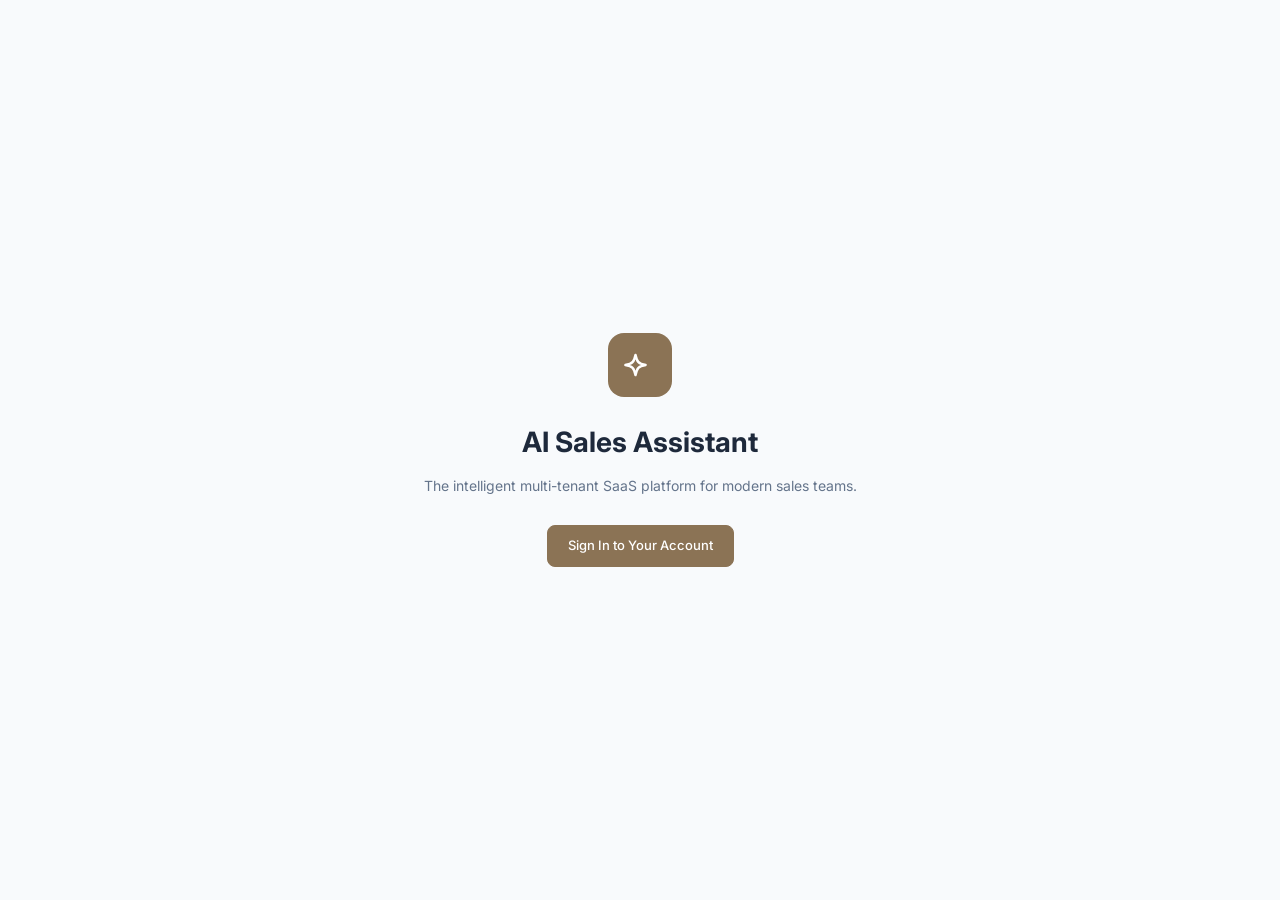
==== frontend/index.html @ ac45c40f "feat: implement initial backend API, database models, migrations, authentication, and frontend UI" ====
<!DOCTYPE html>
<html lang="en">
<head>
  <meta charset="UTF-8" />
  <meta name="viewport" content="width=device-width, initial-scale=1.0" />
  <meta name="description" content="AI Sales Assistant — Intelligent SaaS platform for modern sales teams." />
  <title>AI Sales Assistant</title>
  <link rel="stylesheet" href="assets/css/global.css" />
  <style>
    body {
      display: flex;
      align-items: center;
      justify-content: center;
      min-height: 100vh;
      text-align: center;
      padding: 32px;
    }
    .splash { max-width: 480px; }
    .splash-icon {
      width: 64px; height: 64px;
      background: var(--color-primary);
      border-radius: 16px;
      display: flex; align-items: center; justify-content: center;
      margin: 0 auto 24px;
    }
    .splash-icon svg { width: 36px; height: 36px; stroke: #fff; }
    h1 { font-size: 28px; font-weight: 700; color: var(--color-gray-800); margin-bottom: 12px; }
    p  { color: var(--color-gray-500); margin-bottom: 28px; line-height: 1.6; }
  </style>
</head>
<body>
  <div class="splash">
    <div class="splash-icon">
      <svg xmlns="http://www.w3.org/2000/svg" fill="none" viewBox="0 0 24 24"
           stroke-width="1.6" stroke="currentColor">
        <path stroke-linecap="round" stroke-linejoin="round"
              d="M9.813 15.904 9 18.75l-.813-2.846a4.5 4.5 0 0 0-3.09-3.09L2.25 12l2.846-.813a4.5 4.5 0 0 0 3.09-3.09L9 5.25l.813 2.846a4.5 4.5 0 0 0 3.09 3.09L15.75 12l-2.846.813a4.5 4.5 0 0 0-3.09 3.091Z" />
      </svg>
    </div>
    <h1>AI Sales Assistant</h1>
    <p>The intelligent multi-tenant SaaS platform for modern sales teams.</p>
    <a href="pages/login.html" class="btn btn-primary">Sign In to Your Account</a>
  </div>
  <script src="assets/js/config.js"></script>
  <script src="assets/js/auth.js"></script>
  <script>
    // Redirect authenticated users to their dashboard
    if (typeof Auth !== 'undefined') {
      Auth.redirectIfAuthenticated();
    }
  </script>
</body>
</html>
---- frontend/assets/css/global.css ----
/**
 * AI Sales Assistant — Global CSS
 * Light mode only. Restrained professional palette.
 * Primary accent: Indigo #4F46E5
 */

/* -----------------------------------------------------------------------
   Google Fonts
   ----------------------------------------------------------------------- */
@import url('https://fonts.googleapis.com/css2?family=Inter:wght@300;400;500;600;700&display=swap');

/* -----------------------------------------------------------------------
   Design Tokens
   ----------------------------------------------------------------------- */
:root {
  /* Brand — warm olive/brown */
  --color-primary:       #8B7355;
  --color-primary-dark:  #6B5535;
  --color-primary-light: #F5F0E6;

  /* Neutrals */
  --color-white:         #FFFFFF;
  --color-gray-50:       #F8FAFC;
  --color-gray-100:      #F1F5F9;
  --color-gray-200:      #E2E8F0;
  --color-gray-300:      #CBD5E1;
  --color-gray-400:      #94A3B8;
  --color-gray-500:      #64748B;
  --color-gray-600:      #475569;
  --color-gray-700:      #334155;
  --color-gray-800:      #1E293B;
  --color-gray-900:      #0F172A;

  /* Semantic */
  --color-text-primary:   var(--color-gray-800);
  --color-text-secondary: var(--color-gray-500);
  --color-text-muted:     var(--color-gray-400);
  --color-border:         var(--color-gray-200);
  --color-bg-body:        var(--color-gray-50);
  --color-bg-surface:     var(--color-white);

  /* Status */
  --color-success:  #10B981;
  --color-warning:  #F59E0B;
  --color-error:    #EF4444;
  --color-info:     #3B82F6;

  /* Spacing */
  --space-1:  4px;
  --space-2:  8px;
  --space-3:  12px;
  --space-4:  16px;
  --space-5:  20px;
  --space-6:  24px;
  --space-8:  32px;
  --space-10: 40px;
  --space-12: 48px;
  --space-16: 64px;

  /* Typography */
  --font-sans: 'Inter', -apple-system, BlinkMacSystemFont, 'Segoe UI', sans-serif;
  --font-size-xs:   11px;
  --font-size-sm:   13px;
  --font-size-base: 14px;
  --font-size-md:   15px;
  --font-size-lg:   16px;
  --font-size-xl:   18px;
  --font-size-2xl:  22px;
  --font-size-3xl:  28px;

  /* Radius */
  --radius-sm:  4px;
  --radius-md:  8px;
  --radius-lg:  12px;
  --radius-xl:  16px;
  --radius-full: 9999px;

  /* Shadows */
  --shadow-xs: 0 1px 2px 0 rgba(0,0,0,.05);
  --shadow-sm: 0 1px 3px 0 rgba(0,0,0,.08), 0 1px 2px -1px rgba(0,0,0,.06);
  --shadow-md: 0 4px 6px -1px rgba(0,0,0,.07), 0 2px 4px -2px rgba(0,0,0,.05);
  --shadow-lg: 0 10px 15px -3px rgba(0,0,0,.08), 0 4px 6px -4px rgba(0,0,0,.05);

  /* Transitions */
  --transition-fast:   150ms ease;
  --transition-normal: 200ms ease;
  --transition-slow:   300ms ease;

  /* Sidebar */
  --sidebar-width: 240px;
  --topbar-height: 60px;
}

/* -----------------------------------------------------------------------
   Reset & Base
   ----------------------------------------------------------------------- */
*, *::before, *::after {
  box-sizing: border-box;
  margin: 0;
  padding: 0;
}

html {
  font-size: 16px;
  -webkit-font-smoothing: antialiased;
  -moz-osx-font-smoothing: grayscale;
  text-rendering: optimizeLegibility;
}

body {
  font-family: var(--font-sans);
  font-size: var(--font-size-base);
  color: var(--color-text-primary);
  background-color: var(--color-bg-body);
  line-height: 1.5;
  min-height: 100vh;
}

a {
  color: var(--color-primary);
  text-decoration: none;
  transition: color var(--transition-fast);
}
a:hover { color: var(--color-primary-dark); }

button, input, select, textarea {
  font-family: inherit;
  font-size: inherit;
}

ul, ol { list-style: none; }

/* -----------------------------------------------------------------------
   Utilities
   ----------------------------------------------------------------------- */
.sr-only {
  position: absolute;
  width: 1px;
  height: 1px;
  padding: 0;
  margin: -1px;
  overflow: hidden;
  clip: rect(0,0,0,0);
  white-space: nowrap;
  border: 0;
}

.text-muted  { color: var(--color-text-muted); }
.text-sm     { font-size: var(--font-size-sm); }
.text-center { text-align: center; }
.font-medium { font-weight: 500; }
.font-semi   { font-weight: 600; }

/* -----------------------------------------------------------------------
   Btn
   ----------------------------------------------------------------------- */
.btn {
  display: inline-flex;
  align-items: center;
  justify-content: center;
  gap: var(--space-2);
  padding: 10px var(--space-5);
  border-radius: var(--radius-md);
  font-size: var(--font-size-sm);
  font-weight: 500;
  cursor: pointer;
  border: 1px solid transparent;
  transition: all var(--transition-normal);
  white-space: nowrap;
  outline: none;
  user-select: none;
}
.btn:focus-visible { box-shadow: 0 0 0 3px rgba(79,70,229,.3); }
.btn:disabled      { opacity: .55; cursor: not-allowed; }

.btn-primary {
  background: var(--color-primary);
  color: #fff;
  border-color: var(--color-primary);
}
.btn-primary:hover:not(:disabled) { background: var(--color-primary-dark); border-color: var(--color-primary-dark); }

.btn-ghost {
  background: transparent;
  color: var(--color-text-secondary);
  border-color: transparent;
}
.btn-ghost:hover:not(:disabled) { background: var(--color-gray-100); color: var(--color-text-primary); }

.btn-full { width: 100%; }

/* -----------------------------------------------------------------------
   Form elements
   ----------------------------------------------------------------------- */
.form-group { display: flex; flex-direction: column; gap: var(--space-2); }

.form-label {
  font-size: var(--font-size-sm);
  font-weight: 500;
  color: var(--color-text-primary);
}

.form-input {
  width: 100%;
  padding: 10px var(--space-4);
  border: 1px solid var(--color-border);
  border-radius: var(--radius-md);
  background: var(--color-white);
  color: var(--color-text-primary);
  font-size: var(--font-size-base);
  transition: border-color var(--transition-fast), box-shadow var(--transition-fast);
  outline: none;
}
.form-input::placeholder { color: var(--color-text-muted); }
.form-input:focus {
  border-color: var(--color-primary);
  box-shadow: 0 0 0 3px rgba(79,70,229,.12);
}
.form-input.error { border-color: var(--color-error); }

/* -----------------------------------------------------------------------
   Alert / message
   ----------------------------------------------------------------------- */
.alert {
  padding: var(--space-3) var(--space-4);
  border-radius: var(--radius-md);
  font-size: var(--font-size-sm);
  display: none;
}
.alert.show   { display: flex; align-items: center; gap: var(--space-2); }
.alert-error  { background: #FEF2F2; color: #991B1B; border: 1px solid #FECACA; }
.alert-success{ background: #F0FDF4; color: #166534; border: 1px solid #BBF7D0; }

/* -----------------------------------------------------------------------
   Badge
   ----------------------------------------------------------------------- */
.badge {
  display: inline-flex;
  align-items: center;
  padding: 2px 10px;
  border-radius: var(--radius-full);
  font-size: var(--font-size-xs);
  font-weight: 600;
  letter-spacing: .03em;
  text-transform: uppercase;
}
.badge-primary { background: var(--color-primary-light); color: var(--color-primary); }
.badge-success { background: #ECFDF5; color: #065F46; }
.badge-warning { background: #FFFBEB; color: #92400E; }
.badge-error   { background: #FEF2F2; color: #991B1B; }
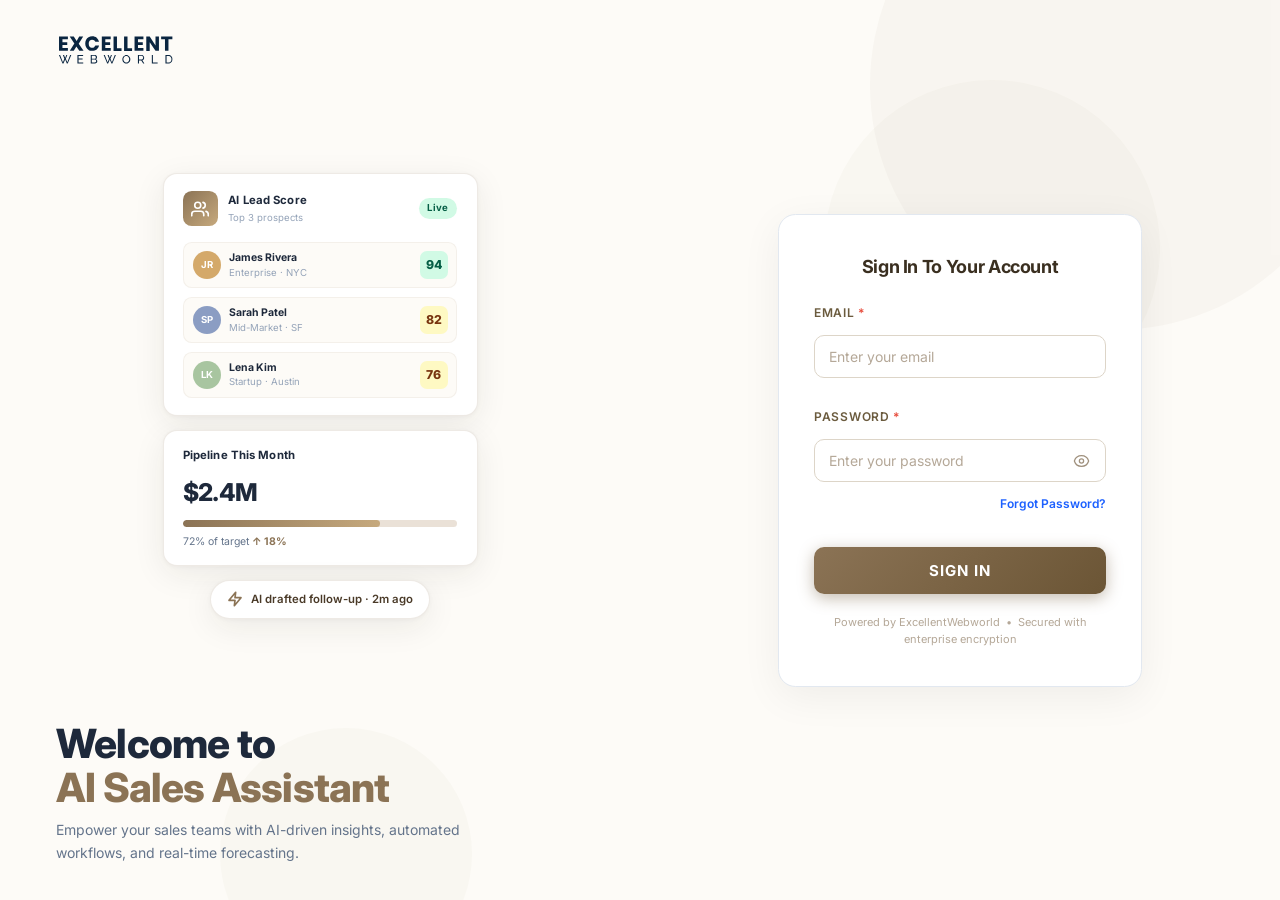
==== commit a6820383: "feat: update profile image handling to support base64 data URIs and change database column type to T" ====
--- a/frontend/index.html
+++ b/frontend/index.html
@@ -3,51 +3,22 @@
 <head>
   <meta charset="UTF-8" />
   <meta name="viewport" content="width=device-width, initial-scale=1.0" />
-  <meta name="description" content="AI Sales Assistant — Intelligent SaaS platform for modern sales teams." />
-  <title>AI Sales Assistant</title>
-  <link rel="stylesheet" href="assets/css/global.css" />
-  <style>
-    body {
-      display: flex;
-      align-items: center;
-      justify-content: center;
-      min-height: 100vh;
-      text-align: center;
-      padding: 32px;
-    }
-    .splash { max-width: 480px; }
-    .splash-icon {
-      width: 64px; height: 64px;
-      background: var(--color-primary);
-      border-radius: 16px;
-      display: flex; align-items: center; justify-content: center;
-      margin: 0 auto 24px;
-    }
-    .splash-icon svg { width: 36px; height: 36px; stroke: #fff; }
-    h1 { font-size: 28px; font-weight: 700; color: var(--color-gray-800); margin-bottom: 12px; }
-    p  { color: var(--color-gray-500); margin-bottom: 28px; line-height: 1.6; }
-  </style>
-</head>
-<body>
-  <div class="splash">
-    <div class="splash-icon">
-      <svg xmlns="http://www.w3.org/2000/svg" fill="none" viewBox="0 0 24 24"
-           stroke-width="1.6" stroke="currentColor">
-        <path stroke-linecap="round" stroke-linejoin="round"
-              d="M9.813 15.904 9 18.75l-.813-2.846a4.5 4.5 0 0 0-3.09-3.09L2.25 12l2.846-.813a4.5 4.5 0 0 0 3.09-3.09L9 5.25l.813 2.846a4.5 4.5 0 0 0 3.09 3.09L15.75 12l-2.846.813a4.5 4.5 0 0 0-3.09 3.091Z" />
-      </svg>
-    </div>
-    <h1>AI Sales Assistant</h1>
-    <p>The intelligent multi-tenant SaaS platform for modern sales teams.</p>
-    <a href="pages/login.html" class="btn btn-primary">Sign In to Your Account</a>
-  </div>
+  <title>Redirecting...</title>
   <script src="assets/js/config.js"></script>
   <script src="assets/js/auth.js"></script>
   <script>
-    // Redirect authenticated users to their dashboard
+    // Redirect authenticated users to their dashboard, otherwise to login
     if (typeof Auth !== 'undefined') {
-      Auth.redirectIfAuthenticated();
+      if (Auth.isAuthenticated()) {
+        Auth.redirectByRole();
+      } else {
+        window.location.replace('pages/login.html');
+      }
+    } else {
+      window.location.replace('pages/login.html');
     }
   </script>
+</head>
+<body>
 </body>
 </html>
